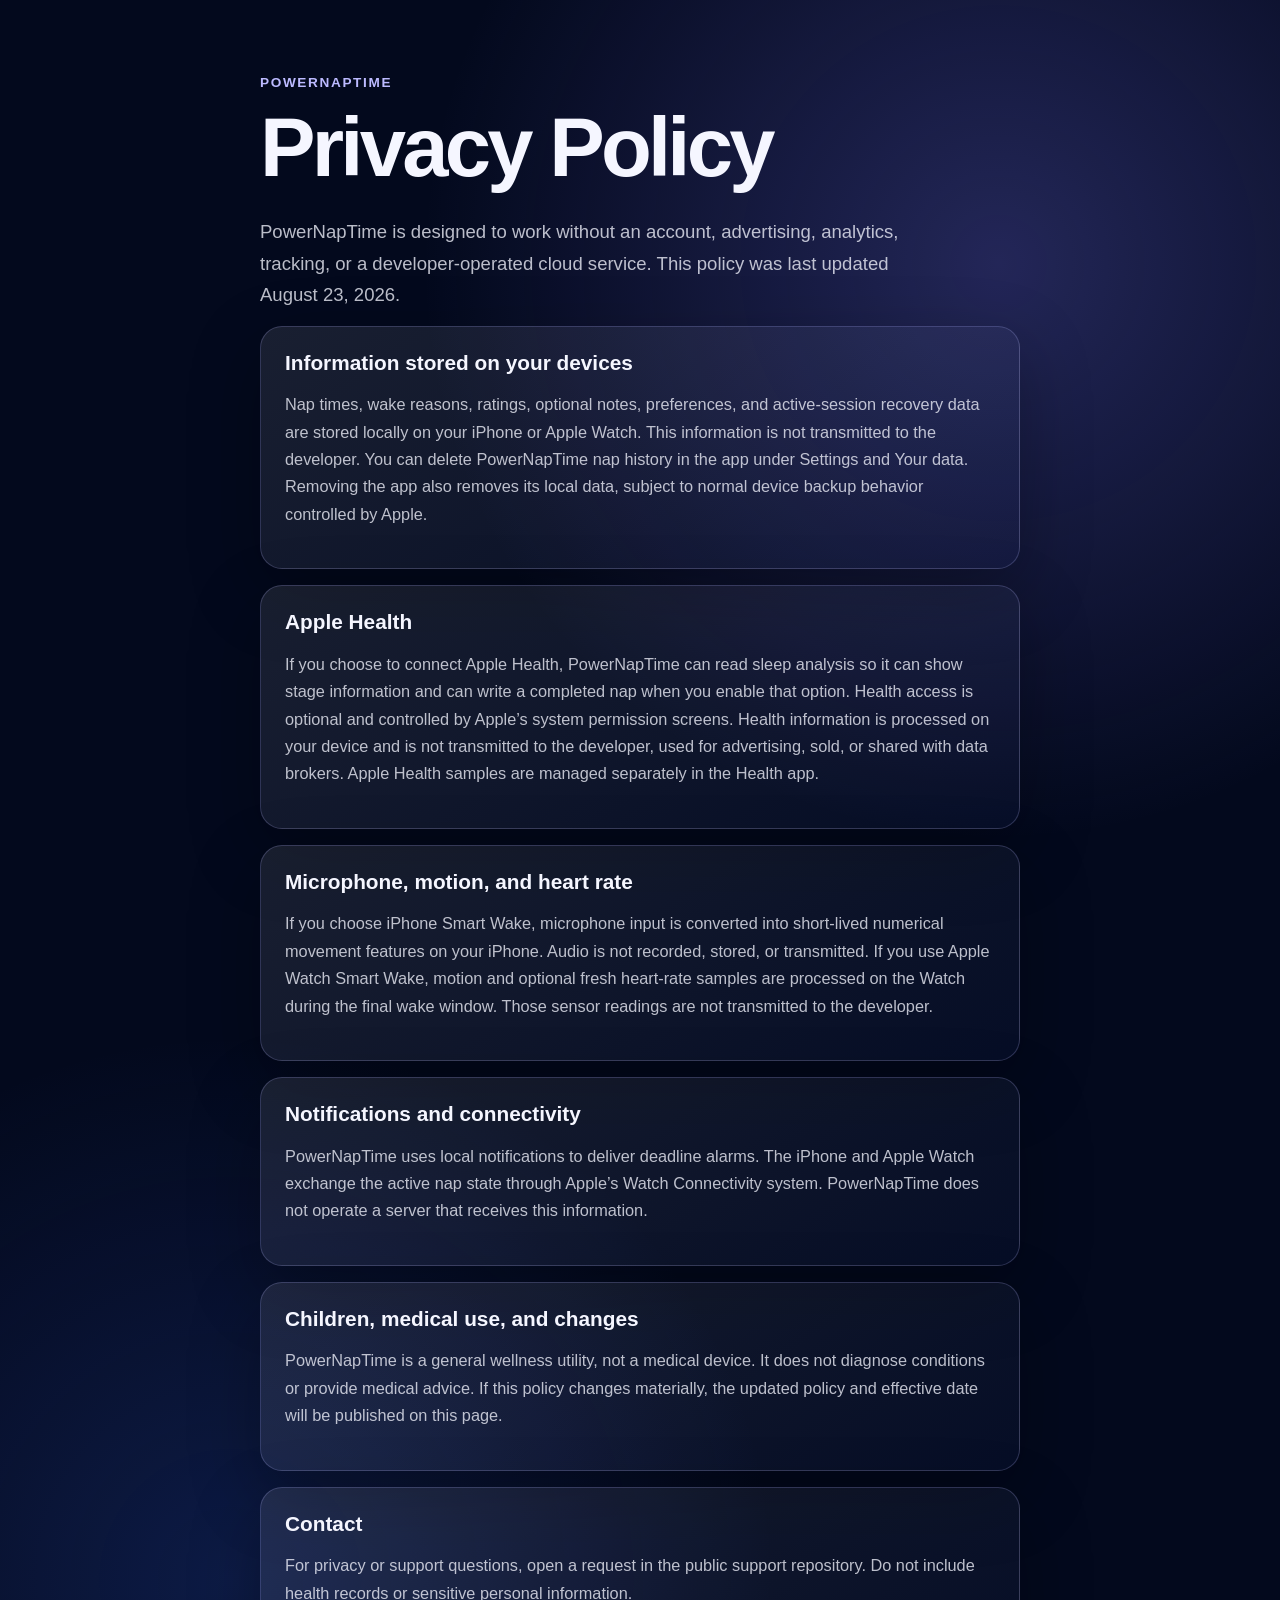
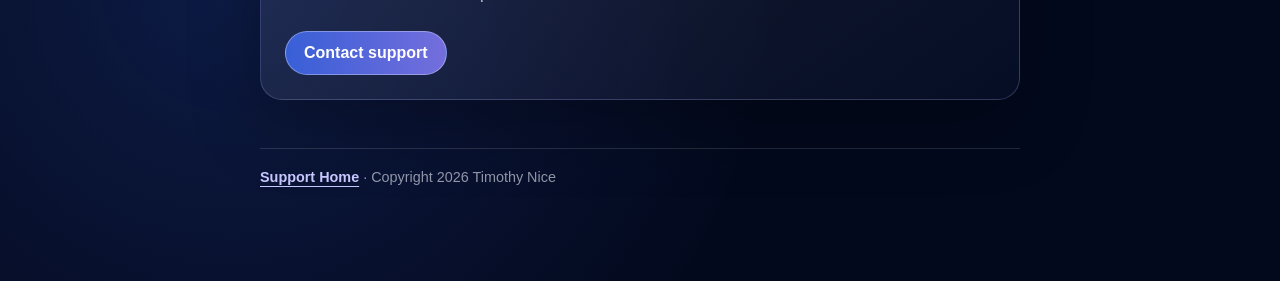
==== privacy/index.html @ 098f0786 "Publish PowerNapTime support and privacy policy" ====
<!doctype html>
<html lang="en">
<head>
  <meta charset="utf-8">
  <meta name="viewport" content="width=device-width, initial-scale=1">
  <meta name="description" content="Privacy Policy for PowerNapTime on iPhone and Apple Watch.">
  <title>PowerNapTime Privacy Policy</title>
  <link rel="stylesheet" href="../styles.css">
</head>
<body>
  <main>
    <p class="eyebrow">PowerNapTime</p>
    <h1>Privacy Policy</h1>
    <p class="intro">PowerNapTime is designed to work without an account, advertising, analytics, tracking, or a developer-operated cloud service. This policy was last updated August 23, 2026.</p>

    <section class="card stack">
      <h2>Information stored on your devices</h2>
      <p>Nap times, wake reasons, ratings, optional notes, preferences, and active-session recovery data are stored locally on your iPhone or Apple Watch. This information is not transmitted to the developer. You can delete PowerNapTime nap history in the app under Settings and Your data. Removing the app also removes its local data, subject to normal device backup behavior controlled by Apple.</p>
    </section>

    <section class="card stack">
      <h2>Apple Health</h2>
      <p>If you choose to connect Apple Health, PowerNapTime can read sleep analysis so it can show stage information and can write a completed nap when you enable that option. Health access is optional and controlled by Apple’s system permission screens. Health information is processed on your device and is not transmitted to the developer, used for advertising, sold, or shared with data brokers. Apple Health samples are managed separately in the Health app.</p>
    </section>

    <section class="card stack">
      <h2>Microphone, motion, and heart rate</h2>
      <p>If you choose iPhone Smart Wake, microphone input is converted into short-lived numerical movement features on your iPhone. Audio is not recorded, stored, or transmitted. If you use Apple Watch Smart Wake, motion and optional fresh heart-rate samples are processed on the Watch during the final wake window. Those sensor readings are not transmitted to the developer.</p>
    </section>

    <section class="card stack">
      <h2>Notifications and connectivity</h2>
      <p>PowerNapTime uses local notifications to deliver deadline alarms. The iPhone and Apple Watch exchange the active nap state through Apple’s Watch Connectivity system. PowerNapTime does not operate a server that receives this information.</p>
    </section>

    <section class="card stack">
      <h2>Children, medical use, and changes</h2>
      <p>PowerNapTime is a general wellness utility, not a medical device. It does not diagnose conditions or provide medical advice. If this policy changes materially, the updated policy and effective date will be published on this page.</p>
    </section>

    <section class="card stack">
      <h2>Contact</h2>
      <p>For privacy or support questions, open a request in the public support repository. Do not include health records or sensitive personal information.</p>
      <a class="button" href="https://github.com/LR-TimothyNice/powernaptime-support/issues/new">Contact support</a>
    </section>

    <footer>
      <a href="../">Support Home</a>
      <span aria-hidden="true"> · </span>
      <span>Copyright 2026 Timothy Nice</span>
    </footer>
  </main>
</body>
</html>
---- styles.css ----
:root {
  color-scheme: dark;
  font-family: -apple-system, BlinkMacSystemFont, "Segoe UI", sans-serif;
  background: #03091d;
  color: #f5f6ff;
}

* { box-sizing: border-box; }

body {
  margin: 0;
  min-height: 100vh;
  background:
    radial-gradient(circle at 78% 14%, rgba(110, 106, 224, 0.30), transparent 36rem),
    radial-gradient(circle at 18% 84%, rgba(49, 91, 212, 0.22), transparent 34rem),
    #03091d;
}

main {
  width: min(760px, calc(100% - 40px));
  margin: 0 auto;
  padding: 72px 0 96px;
}

.eyebrow {
  margin: 0 0 12px;
  color: #bcbaff;
  font-size: 0.85rem;
  font-weight: 700;
  letter-spacing: 0.12em;
  text-transform: uppercase;
}

h1 {
  margin: 0;
  max-width: 680px;
  font-size: clamp(2.5rem, 8vw, 5.2rem);
  line-height: 0.98;
  letter-spacing: -0.045em;
}

h2 {
  margin: 0 0 12px;
  font-size: 1.3rem;
}

p, li {
  color: rgba(245, 246, 255, 0.76);
  font-size: 1.02rem;
  line-height: 1.68;
}

.intro {
  max-width: 650px;
  margin: 28px 0 0;
  font-size: 1.16rem;
}

.grid {
  display: grid;
  grid-template-columns: repeat(auto-fit, minmax(240px, 1fr));
  gap: 16px;
  margin-top: 40px;
}

.card {
  padding: 24px;
  border: 1px solid rgba(188, 186, 255, 0.22);
  border-radius: 22px;
  background: linear-gradient(145deg, rgba(255, 255, 255, 0.09), rgba(39, 58, 130, 0.09));
  box-shadow: 0 24px 70px rgba(0, 0, 0, 0.28);
}

.stack { margin-top: 16px; }

a {
  color: #c8c6ff;
  font-weight: 650;
  text-decoration-thickness: 1px;
  text-underline-offset: 4px;
}

a:hover { color: #ffffff; }

.button {
  display: inline-block;
  margin-top: 8px;
  padding: 12px 18px;
  border: 1px solid rgba(255, 255, 255, 0.32);
  border-radius: 999px;
  background: linear-gradient(90deg, #385fd7, #746edc);
  color: #ffffff;
  text-decoration: none;
}

footer {
  margin-top: 48px;
  padding-top: 20px;
  border-top: 1px solid rgba(255, 255, 255, 0.13);
  color: rgba(245, 246, 255, 0.58);
  font-size: 0.9rem;
}

@media (max-width: 520px) {
  main { padding-top: 48px; }
  .card { padding: 20px; }
}
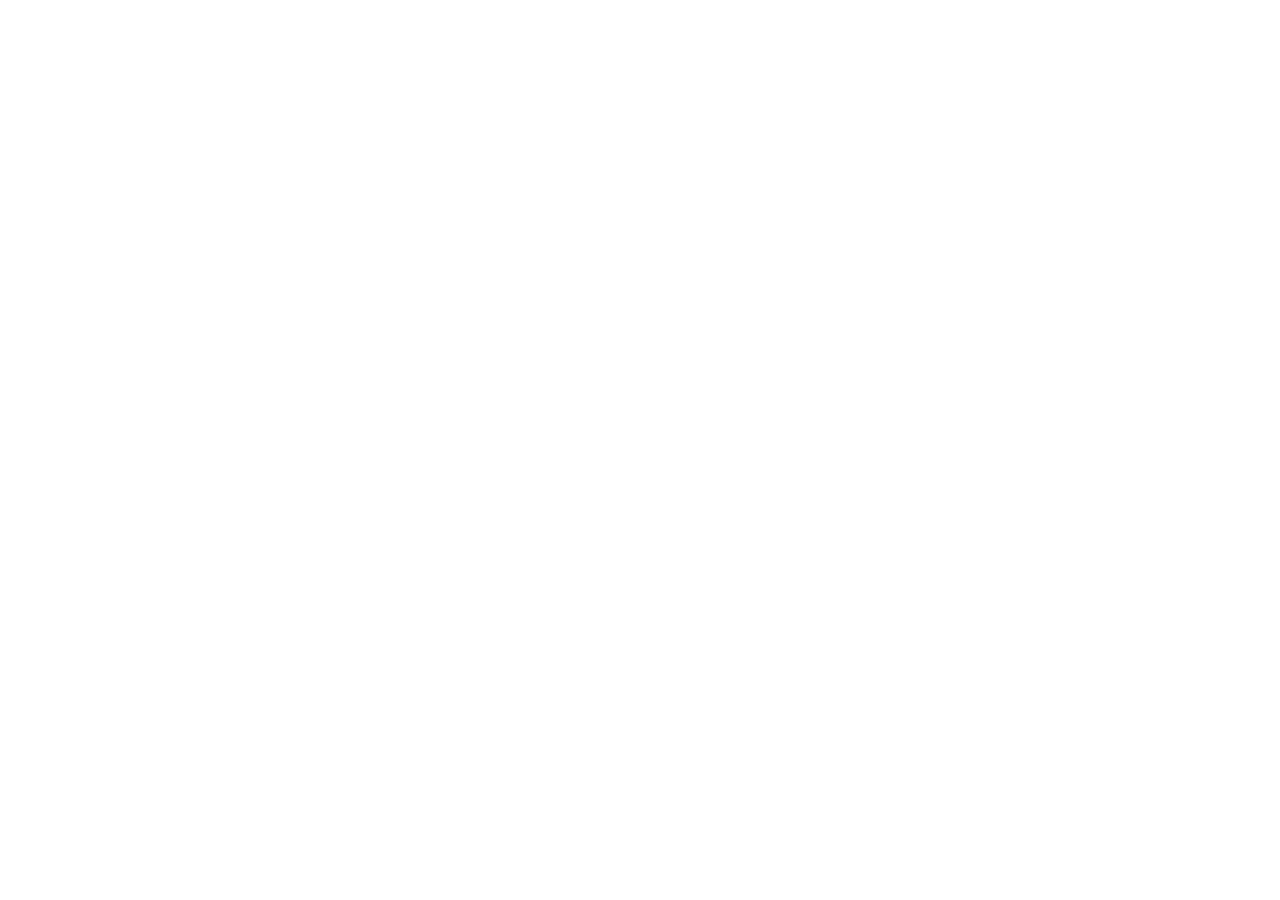
==== commit f43536bf: "Consolidate support and privacy on app website" ====
--- a/privacy/index.html
+++ b/privacy/index.html
@@ -3,52 +3,15 @@
 <head>
   <meta charset="utf-8">
   <meta name="viewport" content="width=device-width, initial-scale=1">
-  <meta name="description" content="Privacy Policy for PowerNapTime on iPhone and Apple Watch.">
+  <meta http-equiv="refresh" content="0; url=https://powernaptime.vercel.app/privacy">
+  <link rel="canonical" href="https://powernaptime.vercel.app/privacy">
   <title>PowerNapTime Privacy Policy</title>
-  <link rel="stylesheet" href="../styles.css">
 </head>
 <body>
   <main>
-    <p class="eyebrow">PowerNapTime</p>
-    <h1>Privacy Policy</h1>
-    <p class="intro">PowerNapTime is designed to work without an account, advertising, analytics, tracking, or a developer-operated cloud service. This policy was last updated August 23, 2026.</p>
-
-    <section class="card stack">
-      <h2>Information stored on your devices</h2>
-      <p>Nap times, wake reasons, ratings, optional notes, preferences, and active-session recovery data are stored locally on your iPhone or Apple Watch. This information is not transmitted to the developer. You can delete PowerNapTime nap history in the app under Settings and Your data. Removing the app also removes its local data, subject to normal device backup behavior controlled by Apple.</p>
-    </section>
-
-    <section class="card stack">
-      <h2>Apple Health</h2>
-      <p>If you choose to connect Apple Health, PowerNapTime can read sleep analysis so it can show stage information and can write a completed nap when you enable that option. Health access is optional and controlled by Apple’s system permission screens. Health information is processed on your device and is not transmitted to the developer, used for advertising, sold, or shared with data brokers. Apple Health samples are managed separately in the Health app.</p>
-    </section>
-
-    <section class="card stack">
-      <h2>Microphone, motion, and heart rate</h2>
-      <p>If you choose iPhone Smart Wake, microphone input is converted into short-lived numerical movement features on your iPhone. Audio is not recorded, stored, or transmitted. If you use Apple Watch Smart Wake, motion and optional fresh heart-rate samples are processed on the Watch during the final wake window. Those sensor readings are not transmitted to the developer.</p>
-    </section>
-
-    <section class="card stack">
-      <h2>Notifications and connectivity</h2>
-      <p>PowerNapTime uses local notifications to deliver deadline alarms. The iPhone and Apple Watch exchange the active nap state through Apple’s Watch Connectivity system. PowerNapTime does not operate a server that receives this information.</p>
-    </section>
-
-    <section class="card stack">
-      <h2>Children, medical use, and changes</h2>
-      <p>PowerNapTime is a general wellness utility, not a medical device. It does not diagnose conditions or provide medical advice. If this policy changes materially, the updated policy and effective date will be published on this page.</p>
-    </section>
-
-    <section class="card stack">
-      <h2>Contact</h2>
-      <p>For privacy or support questions, open a request in the public support repository. Do not include health records or sensitive personal information.</p>
-      <a class="button" href="https://github.com/LR-TimothyNice/powernaptime-support/issues/new">Contact support</a>
-    </section>
-
-    <footer>
-      <a href="../">Support Home</a>
-      <span aria-hidden="true"> · </span>
-      <span>Copyright 2026 Timothy Nice</span>
-    </footer>
+    <h1>PowerNapTime Privacy Policy</h1>
+    <p>This page has moved to the PowerNapTime website.</p>
+    <p><a href="https://powernaptime.vercel.app/privacy">Continue to PowerNapTime Privacy Policy</a></p>
   </main>
 </body>
 </html>
